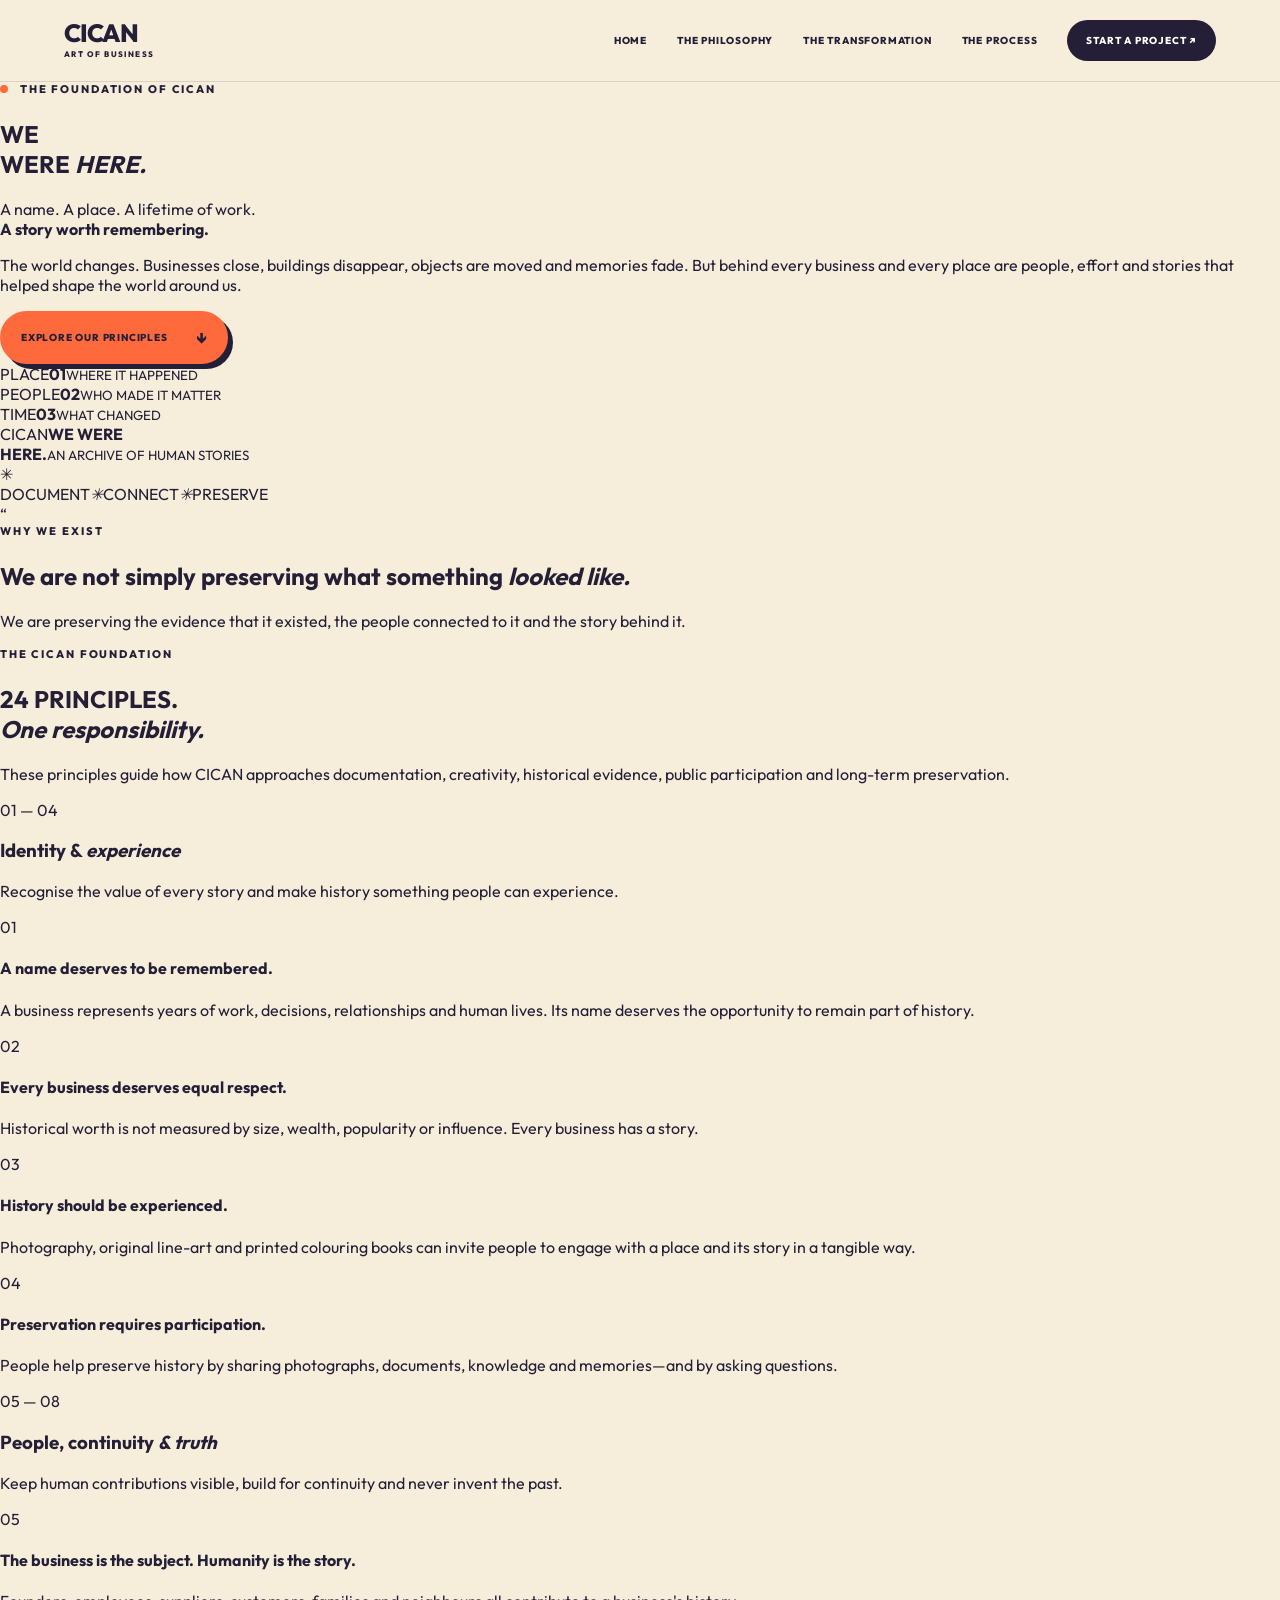
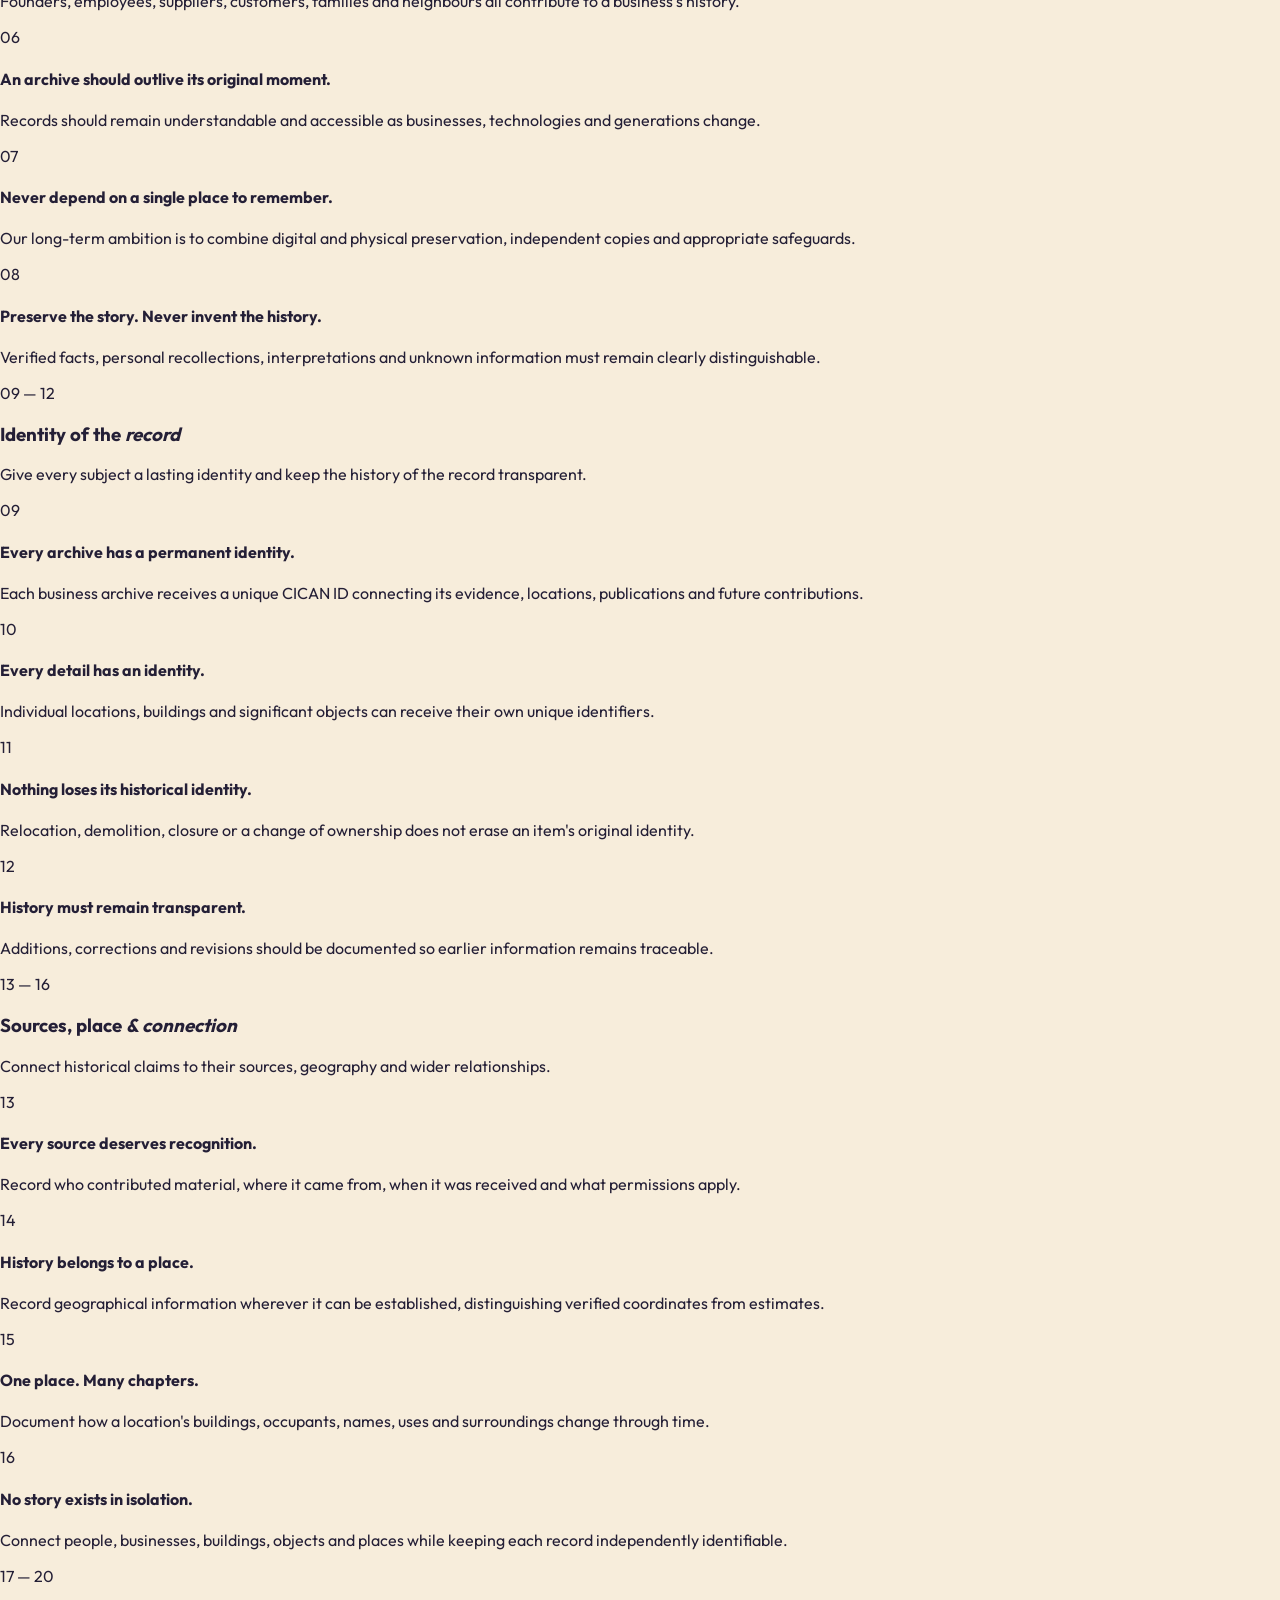
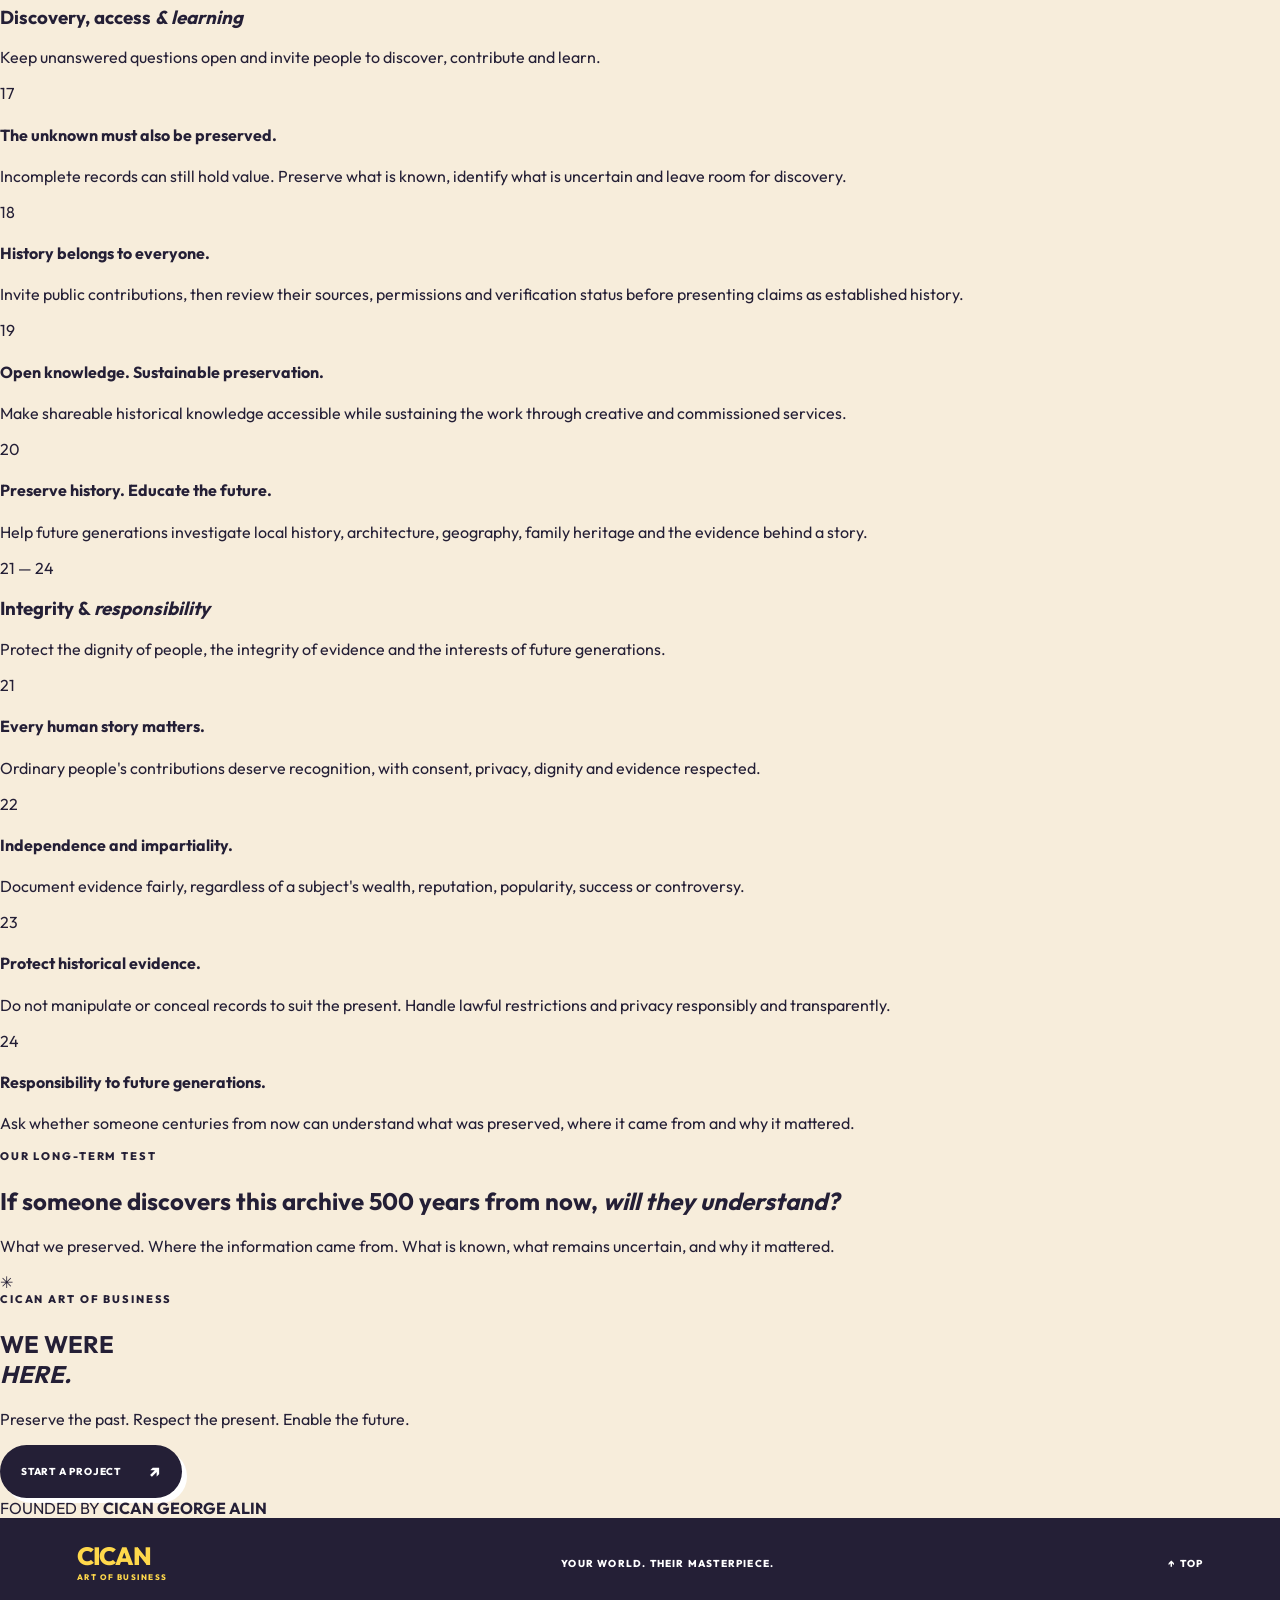
==== philosophy.html @ a058552a "Add CICAN philosophy page" ====
<!doctype html>
<html lang="en">
<head>
<meta charset="utf-8">
<meta name="viewport" content="width=device-width,initial-scale=1">
<meta name="theme-color" content="#f7eddb">
<meta name="description" content="Discover the CICAN ART OF BUSINESS philosophy: documenting, connecting and preserving the identity and history of businesses, places, objects and people.">
<meta name="author" content="CICAN GEORGE ALIN">
<link rel="canonical" href="https://cicangeorgealin.github.io/cican-art-of-business/philosophy.html">
<link rel="icon" type="image/svg+xml" href="assets/images/favicon.svg">
<link rel="preconnect" href="https://fonts.googleapis.com">
<link rel="preconnect" href="https://fonts.gstatic.com" crossorigin>
<link href="https://fonts.googleapis.com/css2?family=DM+Serif+Display:ital@0;1&family=Outfit:wght@400;500;600;700;800;900&display=swap" rel="stylesheet">
<link rel="stylesheet" href="assets/css/style.css">
<link rel="stylesheet" href="assets/css/philosophy.css">
<meta property="og:title" content="The Philosophy — CICAN ART OF BUSINESS">
<meta property="og:description" content="We were here. A name, a place, a lifetime of work, a story worth remembering.">
<meta property="og:url" content="https://cicangeorgealin.github.io/cican-art-of-business/philosophy.html">
<title>The Philosophy — CICAN ART OF BUSINESS</title>
</head>
<body class="philosophy-page">
<header class="topbar">
<a class="brand" href="index.html">CICAN<span>ART OF BUSINESS</span></a>
<nav aria-label="Main navigation">
<a href="index.html">HOME</a>
<a href="philosophy.html" aria-current="page">THE PHILOSOPHY</a>
<a href="index.html#transformation">THE TRANSFORMATION</a>
<a href="index.html#steps">THE PROCESS</a>
<a class="nav-cta" href="index.html#contact">START A PROJECT ↗</a>
</nav>
<button class="menu" aria-label="Toggle navigation" aria-expanded="false">☰</button>
</header>

<main id="top">
<section class="philo-hero">
<div class="philo-hero-copy">
<p class="kicker"><span></span> THE FOUNDATION OF CICAN</p>
<h1>WE<br>WERE <i>HERE.</i></h1>
<p class="philo-lede">A name. A place. A lifetime of work.<br><strong>A story worth remembering.</strong></p>
<p class="philo-intro">The world changes. Businesses close, buildings disappear, objects are moved and memories fade. But behind every business and every place are people, effort and stories that helped shape the world around us.</p>
<a class="pill" href="#principles">EXPLORE OUR PRINCIPLES <span>↓</span></a>
</div>
<div class="philo-hero-art" aria-label="Abstract illustration representing a place, its people and its history">
<div class="orbit orbit-one"></div><div class="orbit orbit-two"></div>
<div class="archive-tile tile-place"><span>PLACE</span><b>01</b><small>WHERE IT HAPPENED</small></div>
<div class="archive-tile tile-people"><span>PEOPLE</span><b>02</b><small>WHO MADE IT MATTER</small></div>
<div class="archive-tile tile-time"><span>TIME</span><b>03</b><small>WHAT CHANGED</small></div>
<div class="archive-core"><span>CICAN</span><b>WE WERE<br>HERE.</b><small>AN ARCHIVE OF HUMAN STORIES</small></div>
<div class="philo-star">✳</div>
</div>
<div class="hero-bottom-note"><span>DOCUMENT</span><i>✳</i><span>CONNECT</span><i>✳</i><span>PRESERVE</span></div>
</section>

<section class="philo-statement">
<div class="statement-mark">“</div>
<div>
<p class="kicker">WHY WE EXIST</p>
<h2>We are not simply preserving what something <i>looked like.</i></h2>
<p>We are preserving the evidence that it existed, the people connected to it and the story behind it.</p>
</div>
</section>

<section class="principles-intro" id="principles">
<div>
<p class="kicker">THE CICAN FOUNDATION</p>
<h2>24 PRINCIPLES.<br><i>One responsibility.</i></h2>
</div>
<p>These principles guide how CICAN approaches documentation, creativity, historical evidence, public participation and long-term preservation.</p>
</section>

<section class="principle-groups" aria-label="The 24 founding principles">
<div class="principle-group group-identity">
<div class="group-heading"><span>01 — 04</span><h3>Identity &amp; <i>experience</i></h3><p>Recognise the value of every story and make history something people can experience.</p></div>
<div class="principle-grid">
<article class="principle-card"><span>01</span><h4>A name deserves to be remembered.</h4><p>A business represents years of work, decisions, relationships and human lives. Its name deserves the opportunity to remain part of history.</p></article>
<article class="principle-card"><span>02</span><h4>Every business deserves equal respect.</h4><p>Historical worth is not measured by size, wealth, popularity or influence. Every business has a story.</p></article>
<article class="principle-card"><span>03</span><h4>History should be experienced.</h4><p>Photography, original line-art and printed colouring books can invite people to engage with a place and its story in a tangible way.</p></article>
<article class="principle-card"><span>04</span><h4>Preservation requires participation.</h4><p>People help preserve history by sharing photographs, documents, knowledge and memories—and by asking questions.</p></article>
</div>
</div>

<div class="principle-group group-humanity">
<div class="group-heading"><span>05 — 08</span><h3>People, continuity <i>&amp; truth</i></h3><p>Keep human contributions visible, build for continuity and never invent the past.</p></div>
<div class="principle-grid">
<article class="principle-card"><span>05</span><h4>The business is the subject. Humanity is the story.</h4><p>Founders, employees, suppliers, customers, families and neighbours all contribute to a business's history.</p></article>
<article class="principle-card"><span>06</span><h4>An archive should outlive its original moment.</h4><p>Records should remain understandable and accessible as businesses, technologies and generations change.</p></article>
<article class="principle-card"><span>07</span><h4>Never depend on a single place to remember.</h4><p>Our long-term ambition is to combine digital and physical preservation, independent copies and appropriate safeguards.</p></article>
<article class="principle-card"><span>08</span><h4>Preserve the story. Never invent the history.</h4><p>Verified facts, personal recollections, interpretations and unknown information must remain clearly distinguishable.</p></article>
</div>
</div>

<div class="principle-group group-records">
<div class="group-heading"><span>09 — 12</span><h3>Identity of the <i>record</i></h3><p>Give every subject a lasting identity and keep the history of the record transparent.</p></div>
<div class="principle-grid">
<article class="principle-card"><span>09</span><h4>Every archive has a permanent identity.</h4><p>Each business archive receives a unique CICAN ID connecting its evidence, locations, publications and future contributions.</p></article>
<article class="principle-card"><span>10</span><h4>Every detail has an identity.</h4><p>Individual locations, buildings and significant objects can receive their own unique identifiers.</p></article>
<article class="principle-card"><span>11</span><h4>Nothing loses its historical identity.</h4><p>Relocation, demolition, closure or a change of ownership does not erase an item's original identity.</p></article>
<article class="principle-card"><span>12</span><h4>History must remain transparent.</h4><p>Additions, corrections and revisions should be documented so earlier information remains traceable.</p></article>
</div>
</div>

<div class="principle-group group-place">
<div class="group-heading"><span>13 — 16</span><h3>Sources, place <i>&amp; connection</i></h3><p>Connect historical claims to their sources, geography and wider relationships.</p></div>
<div class="principle-grid">
<article class="principle-card"><span>13</span><h4>Every source deserves recognition.</h4><p>Record who contributed material, where it came from, when it was received and what permissions apply.</p></article>
<article class="principle-card"><span>14</span><h4>History belongs to a place.</h4><p>Record geographical information wherever it can be established, distinguishing verified coordinates from estimates.</p></article>
<article class="principle-card"><span>15</span><h4>One place. Many chapters.</h4><p>Document how a location's buildings, occupants, names, uses and surroundings change through time.</p></article>
<article class="principle-card"><span>16</span><h4>No story exists in isolation.</h4><p>Connect people, businesses, buildings, objects and places while keeping each record independently identifiable.</p></article>
</div>
</div>

<div class="principle-group group-discovery">
<div class="group-heading"><span>17 — 20</span><h3>Discovery, access <i>&amp; learning</i></h3><p>Keep unanswered questions open and invite people to discover, contribute and learn.</p></div>
<div class="principle-grid">
<article class="principle-card"><span>17</span><h4>The unknown must also be preserved.</h4><p>Incomplete records can still hold value. Preserve what is known, identify what is uncertain and leave room for discovery.</p></article>
<article class="principle-card"><span>18</span><h4>History belongs to everyone.</h4><p>Invite public contributions, then review their sources, permissions and verification status before presenting claims as established history.</p></article>
<article class="principle-card"><span>19</span><h4>Open knowledge. Sustainable preservation.</h4><p>Make shareable historical knowledge accessible while sustaining the work through creative and commissioned services.</p></article>
<article class="principle-card"><span>20</span><h4>Preserve history. Educate the future.</h4><p>Help future generations investigate local history, architecture, geography, family heritage and the evidence behind a story.</p></article>
</div>
</div>

<div class="principle-group group-responsibility">
<div class="group-heading"><span>21 — 24</span><h3>Integrity &amp; <i>responsibility</i></h3><p>Protect the dignity of people, the integrity of evidence and the interests of future generations.</p></div>
<div class="principle-grid">
<article class="principle-card"><span>21</span><h4>Every human story matters.</h4><p>Ordinary people's contributions deserve recognition, with consent, privacy, dignity and evidence respected.</p></article>
<article class="principle-card"><span>22</span><h4>Independence and impartiality.</h4><p>Document evidence fairly, regardless of a subject's wealth, reputation, popularity, success or controversy.</p></article>
<article class="principle-card"><span>23</span><h4>Protect historical evidence.</h4><p>Do not manipulate or conceal records to suit the present. Handle lawful restrictions and privacy responsibly and transparently.</p></article>
<article class="principle-card"><span>24</span><h4>Responsibility to future generations.</h4><p>Ask whether someone centuries from now can understand what was preserved, where it came from and why it mattered.</p></article>
</div>
</div>
</section>

<section class="future-question">
<p class="kicker">OUR LONG-TERM TEST</p>
<h2>If someone discovers this archive 500 years from now, <i>will they understand?</i></h2>
<p>What we preserved. Where the information came from. What is known, what remains uncertain, and why it mattered.</p>
</section>

<section class="philo-close">
<div class="close-decoration">✳</div>
<p class="kicker">CICAN ART OF BUSINESS</p>
<h2>WE WERE<br><i>HERE.</i></h2>
<p>Preserve the past. Respect the present. Enable the future.</p>
<a class="pill dark" href="index.html#contact">START A PROJECT <span>↗</span></a>
<div class="founder-line">FOUNDED BY <strong>CICAN GEORGE ALIN</strong></div>
</section>
</main>

<footer>
<a class="brand" href="index.html">CICAN<span>ART OF BUSINESS</span></a>
<span>YOUR WORLD. THEIR MASTERPIECE.</span>
<a href="#top">↑ TOP</a>
</footer>
<script src="assets/js/main.js" defer></script>
</body>
</html>
---- assets/css/style.css ----
:root{--ink:#241f36;--paper:#f7eddb;--orange:#ff6a3d;--pink:#f5a9bd;--yellow:#ffd84b;--blue:#4f55d9;--mint:#b9e6d2;--serif:'DM Serif Display',Georgia,serif;--sans:Outfit,Arial,sans-serif}*{box-sizing:border-box}html{scroll-behavior:smooth}body{margin:0;background:var(--paper);color:var(--ink);font-family:var(--sans)}a{color:inherit;text-decoration:none}.topbar{height:82px;padding:0 5vw;display:flex;align-items:center;justify-content:space-between;border-bottom:1px solid #241f3622;position:sticky;top:0;background:#f7eddbed;backdrop-filter:blur(12px);z-index:10}.brand{font-size:25px;letter-spacing:-.05em;font-weight:800;line-height:.8}.brand span{display:block;font-size:8px;letter-spacing:.18em;margin-top:8px}.topbar nav{display:flex;align-items:center;gap:30px;font-size:10px;font-weight:800;letter-spacing:.08em}.nav-cta{background:var(--ink);color:white;padding:14px 19px;border-radius:40px}.menu{display:none;border:0;background:none;font-size:23px}.hero{min-height:660px;padding:70px 8vw 78px;display:grid;grid-template-columns:1fr 1fr;align-items:center;gap:5vw;overflow:hidden} .kicker{font-size:11px;letter-spacing:.17em;font-weight:800;margin:0 0 23px}.kicker span{display:inline-block;width:8px;height:8px;border-radius:50%;background:var(--orange);margin-right:8px}.hero h1{font-size:clamp(62px,8vw,112px);line-height:.82;letter-spacing:-.055em;margin:0 0 30px;font-weight:800}.hero h1 i,.section h2 i,.closing h2 i{font-family:var(--serif);font-weight:400;color:var(--orange);letter-spacing:-.035em}.hero-sub{font-size:17px;line-height:1.6;margin:0 0 28px}.hero-sub b{font-weight:800}.pill{display:inline-flex;align-items:center;gap:28px;background:var(--orange);color:var(--ink);border-radius:50px;padding:16px 21px;font-size:10px;font-weight:800;letter-spacing:.08em;box-shadow:5px 5px 0 var(--ink);transition:.2s}.pill:hover{transform:translate(3px,3px);box-shadow:2px 2px 0 var(--ink)}.pill span{font-size:17px} .founder{font-size:10px;letter-spacing:.13em;margin-top:42px;color:#777184}.founder b{color:var(--ink)}.hero-art{height:500px;position:relative;display:flex;justify-content:center;align-items:center;background:var(--yellow);border-radius:46% 54% 55% 45%/45% 43% 57% 55%;transform:rotate(2deg)}.book{width:270px;height:390px;background:#fffdf6;border:2px solid var(--ink);box-shadow:18px 18px 0 var(--blue),0 25px 35px #241f3628;transform:rotate(-7deg);padding:19px;display:flex;align-items:center;flex-direction:column;text-align:center} .book-small{font-size:10px;font-weight:800;letter-spacing:.14em}.book svg{width:100%;height:185px;margin:12px 0}.book-title{font-size:30px;line-height:.8;font-weight:800;letter-spacing:-.04em}.book-title i{font-family:var(--serif);font-size:39px;color:var(--orange);font-weight:400} .book-tag{margin-top:auto;font-size:9px;font-weight:800;letter-spacing:.14em;background:var(--mint);padding:8px 13px;border-radius:20px}.burst{position:absolute;top:28px;right:1%;background:var(--pink);border:1px solid var(--ink);border-radius:50%;width:98px;height:98px;display:grid;place-content:center;text-align:center;font-size:10px;line-height:1.4;font-weight:800;transform:rotate(10deg);z-index:2}.scribble{position:absolute;bottom:30px;left:8%;font-size:65px;color:var(--orange)}.pencil{position:absolute;width:10px;height:145px;border:2px solid var(--ink);border-radius:5px 5px 2px 2px;bottom:30px}.pencil:before{content:'';position:absolute;top:-12px;left:-2px;border-left:5px solid transparent;border-right:5px solid transparent;border-bottom:12px solid var(--ink)}.pencil-one{right:13%;background:var(--pink);transform:rotate(24deg)}.pencil-two{right:8%;background:var(--blue);transform:rotate(35deg);height:120px}.pencil-three{right:19%;background:var(--mint);transform:rotate(14deg);height:105px}.marquee{background:var(--blue);color:white;overflow:hidden;padding:17px 0;white-space:nowrap;font-size:12px;letter-spacing:.2em;font-weight:800}.marquee div{word-spacing:16px}.marquee b{color:var(--yellow);padding:0 15px}.section{padding:105px 8vw}.transform{background:#fffaf1}.section-top{display:grid;grid-template-columns:1fr auto;align-items:end;margin-bottom:42px}.section-top .kicker{grid-column:1/-1;color:var(--blue)}.section h2,.closing h2{font-size:clamp(54px,7.2vw,90px);line-height:.84;letter-spacing:-.05em;margin:0} .section-top .tiny-note{font-size:11px;letter-spacing:.13em;font-weight:800;align-self:end}.compare{display:grid;grid-template-columns:1fr 1fr;gap:24px;position:relative}.compare-card{margin:0;background:#f0e7d8;padding:12px;border-radius:9px}.compare-card.line{background:var(--mint)}.photo-illustration,.line-illustration{height:clamp(280px,48vw,580px);overflow:hidden;background:#d5e1df}.photo-illustration svg,.line-illustration svg{width:100%;height:100%;display:block}.line-illustration{background:#fff}.compare-card figcaption{display:flex;align-items:center;gap:12px;padding:15px 7px 5px;font-size:11px;letter-spacing:.12em;font-weight:800}.compare-card figcaption b{background:var(--ink);color:white;padding:8px 10px;border-radius:50%}.line figcaption b{background:var(--blue)}.swap{position:absolute;left:50%;top:45%;transform:translate(-50%,-50%);width:48px;height:48px;border-radius:50%;background:var(--orange);border:2px solid var(--ink);display:grid;place-items:center;font-size:25px;z-index:2} .caption-centre{text-align:center;font-size:11px;font-weight:800;letter-spacing:.14em;margin:30px 0 0}.book-section{display:grid;grid-template-columns:1fr 1fr;align-items:center;gap:10vw;background:var(--pink);min-height:560px}.book-display{position:relative;min-height:380px;display:grid;place-items:center}.book-3d{width:255px;height:350px;perspective:800px;filter:drop-shadow(23px 18px 0 var(--blue))}.book-cover{height:100%;background:var(--ink);color:white;padding:22px;display:flex;flex-direction:column;align-items:center;text-align:center;transform:rotateY(-12deg) rotateZ(-4deg);border-left:12px solid #423b60;box-shadow:inset 7px 0 #ffffff20} .book-cover>span,.book-cover small{font-size:10px;letter-spacing:.16em;font-weight:800}.cover-sketch{font-size:37px;line-height:.83;letter-spacing:-.04em;font-weight:800;margin-top:25px}.cover-sketch i{font-family:var(--serif);font-size:48px;color:var(--yellow);font-weight:400}.book-cover svg{width:100%;height:120px;margin:auto 0 10px}.floating-sticker{position:absolute;right:4%;top:10%;width:92px;height:92px;border-radius:50%;background:var(--yellow);border:1px solid var(--ink);display:grid;place-content:center;text-align:center;font-size:10px;font-weight:800;line-height:1.3;transform:rotate(12deg)}.book-copy h2{font-size:clamp(55px,7vw,86px);line-height:.85;letter-spacing:-.05em;margin:0}.book-copy>p:not(.kicker){max-width:320px;font-size:15px;line-height:1.7;margin:24px 0}.icon-row{display:flex;gap:24px;margin-top:30px}.icon-row span{font-size:28px;display:flex;flex-direction:column;gap:8px} .icon-row small{font-size:9px;font-weight:800;letter-spacing:.1em}.steps{background:var(--yellow);text-align:center}.steps .kicker{margin-bottom:38px}.step-strip{display:flex;justify-content:center;align-items:center;gap:clamp(18px,5vw,75px)}.step-strip>div{display:flex;align-items:center;gap:13px}.step-strip b{font-size:10px;color:var(--orange)}.step-icon{font-size:34px}.step-strip strong{font-size:11px;letter-spacing:.1em}.step-strip>i{font-style:normal;font-size:24px;color:var(--blue)}.closing{background:var(--orange);padding:100px 8vw;text-align:center;position:relative;overflow:hidden}.closing .kicker{margin-bottom:25px}.closing h2{font-size:clamp(65px,10vw,125px);margin-bottom:35px}.closing h2 i{color:white}.dark{background:var(--ink);color:white;box-shadow:5px 5px 0 white} .signature{font-size:10px;font-weight:800;letter-spacing:.16em;margin:42px 0 0}.closing-star{position:absolute;right:7%;top:5%;font-size:140px;color:#ffffff24}footer{background:var(--ink);color:white;padding:28px 6vw;display:flex;align-items:center;justify-content:space-between}footer .brand{color:var(--yellow)}footer>span,footer>a:last-child{font-size:10px;letter-spacing:.12em;font-weight:800}
@media(max-width:760px){.kicker{font-size:10px}.compare-card figcaption{font-size:9px}.icon-row small{font-size:8px}.topbar{height:68px;padding:0 20px}.topbar nav{display:none;position:absolute;top:68px;left:0;right:0;padding:20px;background:var(--paper);flex-direction:column;align-items:stretch}.topbar nav.open{display:flex}.menu{display:block}.hero{grid-template-columns:1fr;padding:60px 7vw 65px;gap:35px}.hero h1{font-size:clamp(61px,14vw,95px)}.hero-art{height:420px;margin:0 2vw}.book{height:340px;width:235px}.book svg{height:145px}.section{padding:75px 6vw}.section-top{display:block}.section-top .tiny-note{margin-top:25px}.compare{gap:9px}.compare-card{padding:6px}.photo-illustration,.line-illustration{height:320px}.compare-card figcaption{font-size:7px;gap:6px}.swap{width:34px;height:34px;font-size:18px}.book-section{grid-template-columns:1fr;gap:15px;padding-top:65px;padding-bottom:75px}.book-display{min-height:330px}.book-3d{width:220px;height:305px}.book-copy{text-align:center}.book-copy>p:not(.kicker){margin:20px auto}.icon-row{justify-content:center}.step-strip{gap:10px}.step-strip>div{flex-direction:column;gap:5px}.step-strip strong{font-size:8px}.step-strip>i{font-size:16px}footer{padding:24px 6vw;gap:15px;flex-wrap:wrap}footer>span{order:3;width:100%}}@media(max-width:390px){.compare{grid-template-columns:1fr}.photo-illustration,.line-illustration{height:420px}.swap{top:50%;left:50%;transform:translate(-50%,-50%) rotate(90deg)}.step-strip{gap:7px}.step-strip strong{font-size:7px}.step-icon{font-size:27px}}@media(prefers-reduced-motion:reduce){html{scroll-behavior:auto}*{transition:none!important}}

/* Alignment pass: consistent grids, baselines, image frames and mobile rhythm */
:root{--content-max:1320px}
.topbar{padding-left:max(5vw,calc((100vw - var(--content-max))/2));padding-right:max(5vw,calc((100vw - var(--content-max))/2))}
.hero{max-width:1600px;margin-inline:auto;grid-template-columns:minmax(0,1fr) minmax(0,1fr);column-gap:clamp(36px,6vw,96px)}
.hero-copy{max-width:590px;justify-self:start}
.hero h1{max-width:9ch;text-wrap:balance}
.hero-sub{max-width:34ch}
.hero-art{width:100%;max-width:590px;justify-self:center}
.section{padding-left:max(6vw,calc((100vw - var(--content-max))/2));padding-right:max(6vw,calc((100vw - var(--content-max))/2))}
.section-top{max-width:var(--content-max);margin-left:auto;margin-right:auto}
.compare{max-width:var(--content-max);margin-inline:auto;align-items:stretch}
.compare-card{min-width:0;display:flex;flex-direction:column}
.photo-illustration,.line-illustration{aspect-ratio:1/1; height:auto; min-height:0;display:flex;align-items:center;justify-content:center}
.photo-illustration svg,.line-illustration svg{width:100%;height:100%;object-fit:contain}
.compare-card figcaption{min-height:52px;align-items:center}
.swap{top:50%}
.caption-centre{max-width:var(--content-max);margin:28px auto 0}
.book-section{grid-template-columns:minmax(0,1fr) minmax(0,1fr);column-gap:clamp(42px,8vw,120px)}
.book-display{width:100%;min-width:0}
.book-copy{max-width:500px;justify-self:start}
.book-copy>p:not(.kicker){max-width:34ch}
.steps .step-strip{max-width:900px;margin-inline:auto;justify-content:space-between}
.closing>*{position:relative;z-index:1}
footer{gap:24px}
footer .brand{flex:0 0 auto}
footer>span{text-align:center}
@media(max-width:760px){
 .topbar{padding-inline:20px}
 .hero{grid-template-columns:minmax(0,1fr);padding:54px 7vw 60px;gap:34px}
 .hero-copy{max-width:620px;width:100%;margin-inline:auto}
 .hero-art{width:100%;max-width:520px;margin:0 auto;height:400px}
 .section{padding:70px 6vw}
 .section-top{display:block}
 .compare{gap:12px}
 .photo-illustration,.line-illustration{aspect-ratio:4/5;height:auto}
 .compare-card figcaption{font-size:9px;gap:8px;padding:12px 5px 4px;min-height:48px;letter-spacing:.06em}
 .compare-card figcaption b{flex:0 0 auto;padding:7px 8px}
 .swap{top:50%}
 .book-section{grid-template-columns:minmax(0,1fr);gap:24px}
 .book-display{min-height:320px}
 .book-copy{justify-self:center;width:100%;max-width:520px}
 .step-strip{max-width:520px;margin-inline:auto;justify-content:space-between}
 footer{justify-content:center;text-align:center}
 footer>span{flex:1 0 100%;order:3}
}
@media(max-width:390px){
 .hero-art{height:340px}
 .book{width:210px;height:310px}
 .compare{grid-template-columns:minmax(0,1fr)}
 .photo-illustration,.line-illustration{aspect-ratio:4/3}
 .swap{top:50%;transform:translate(-50%,-50%) rotate(90deg)}
 .step-strip{gap:8px}
 .step-strip>div{min-width:0}
 .step-strip strong{font-size:8px}
}
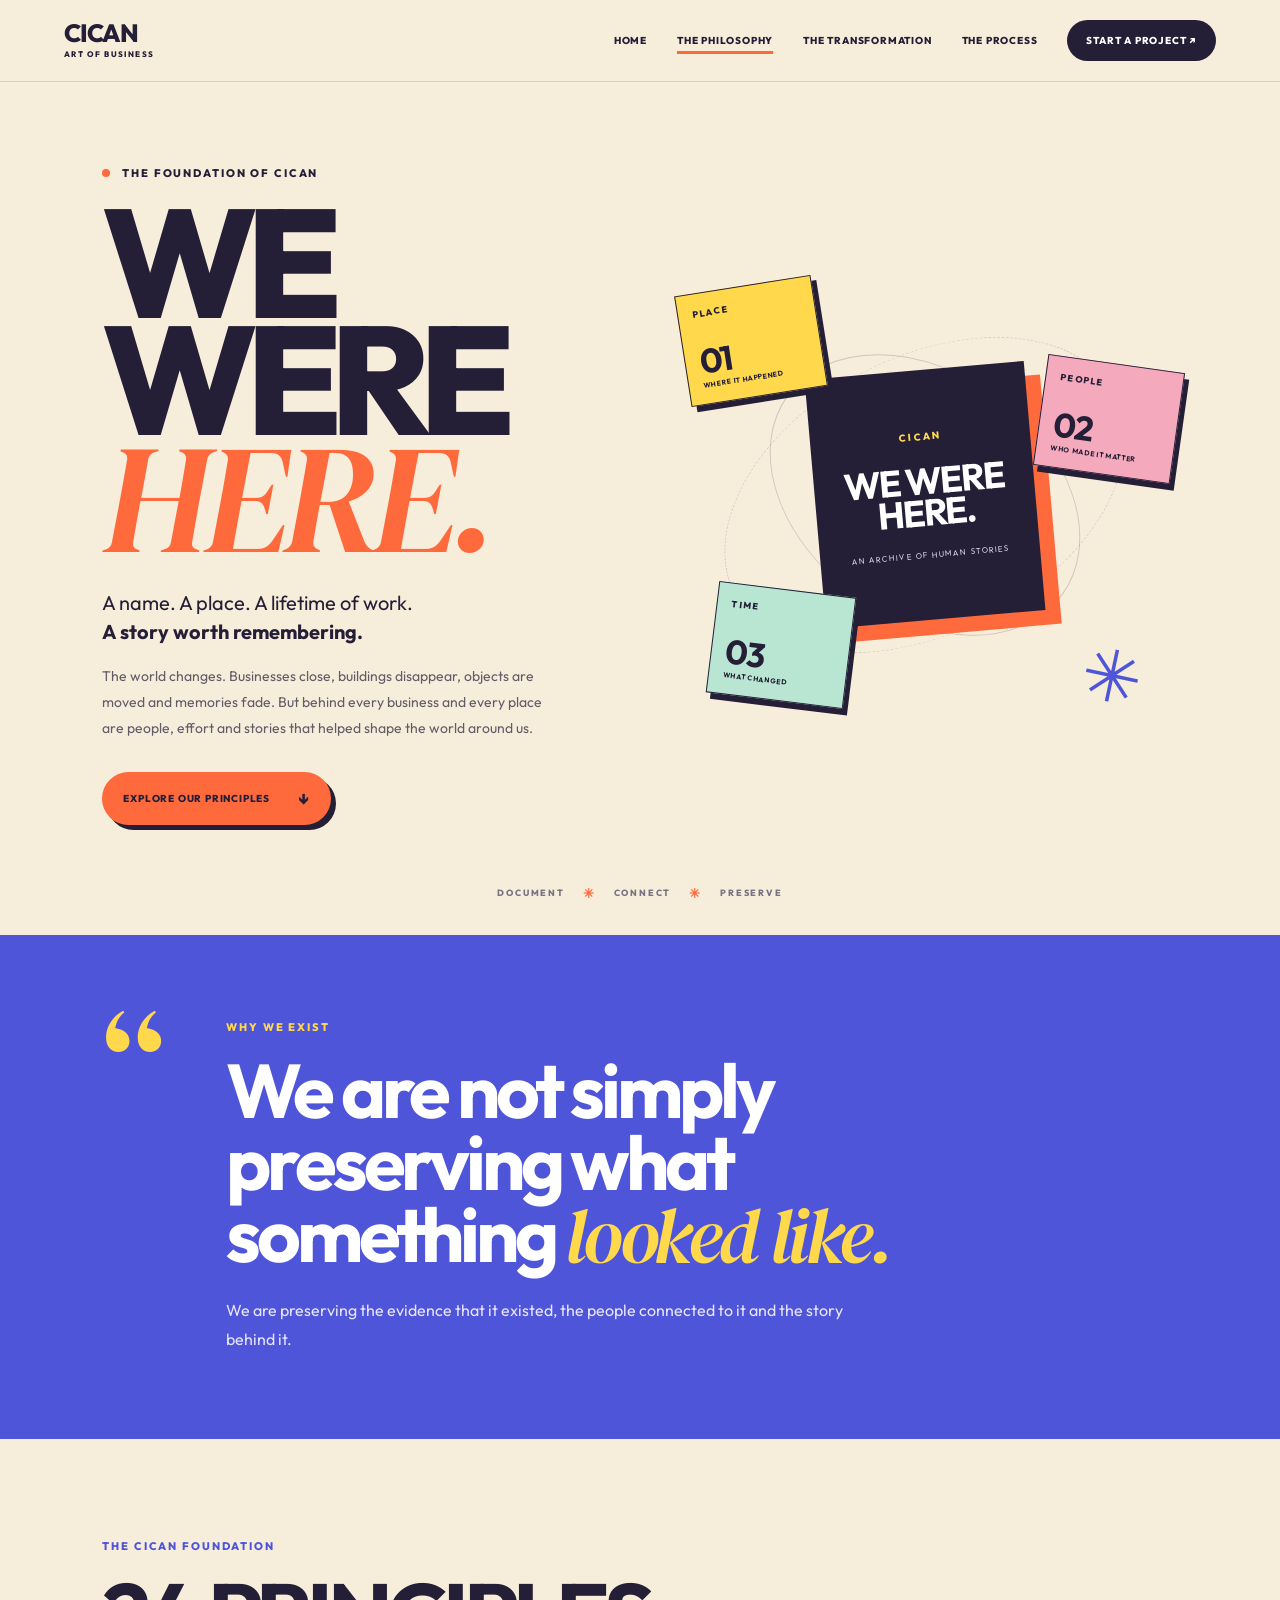
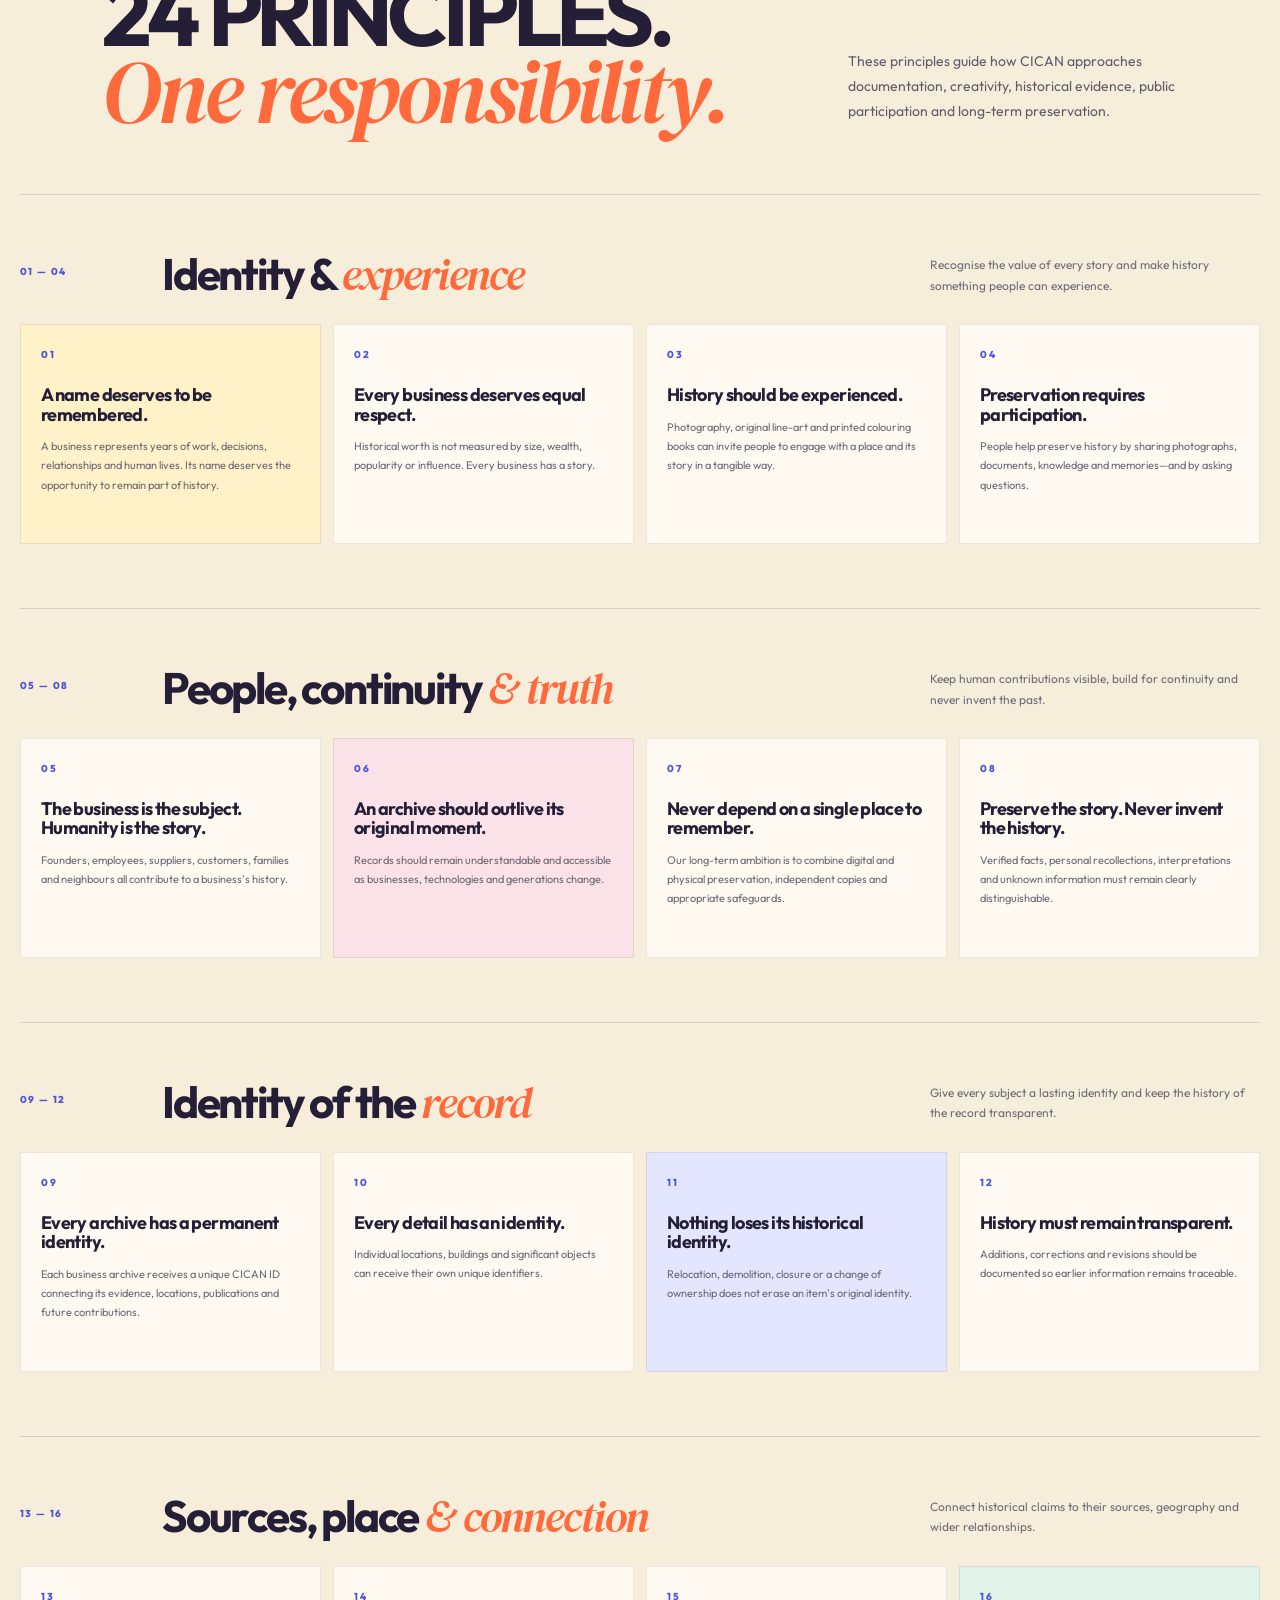
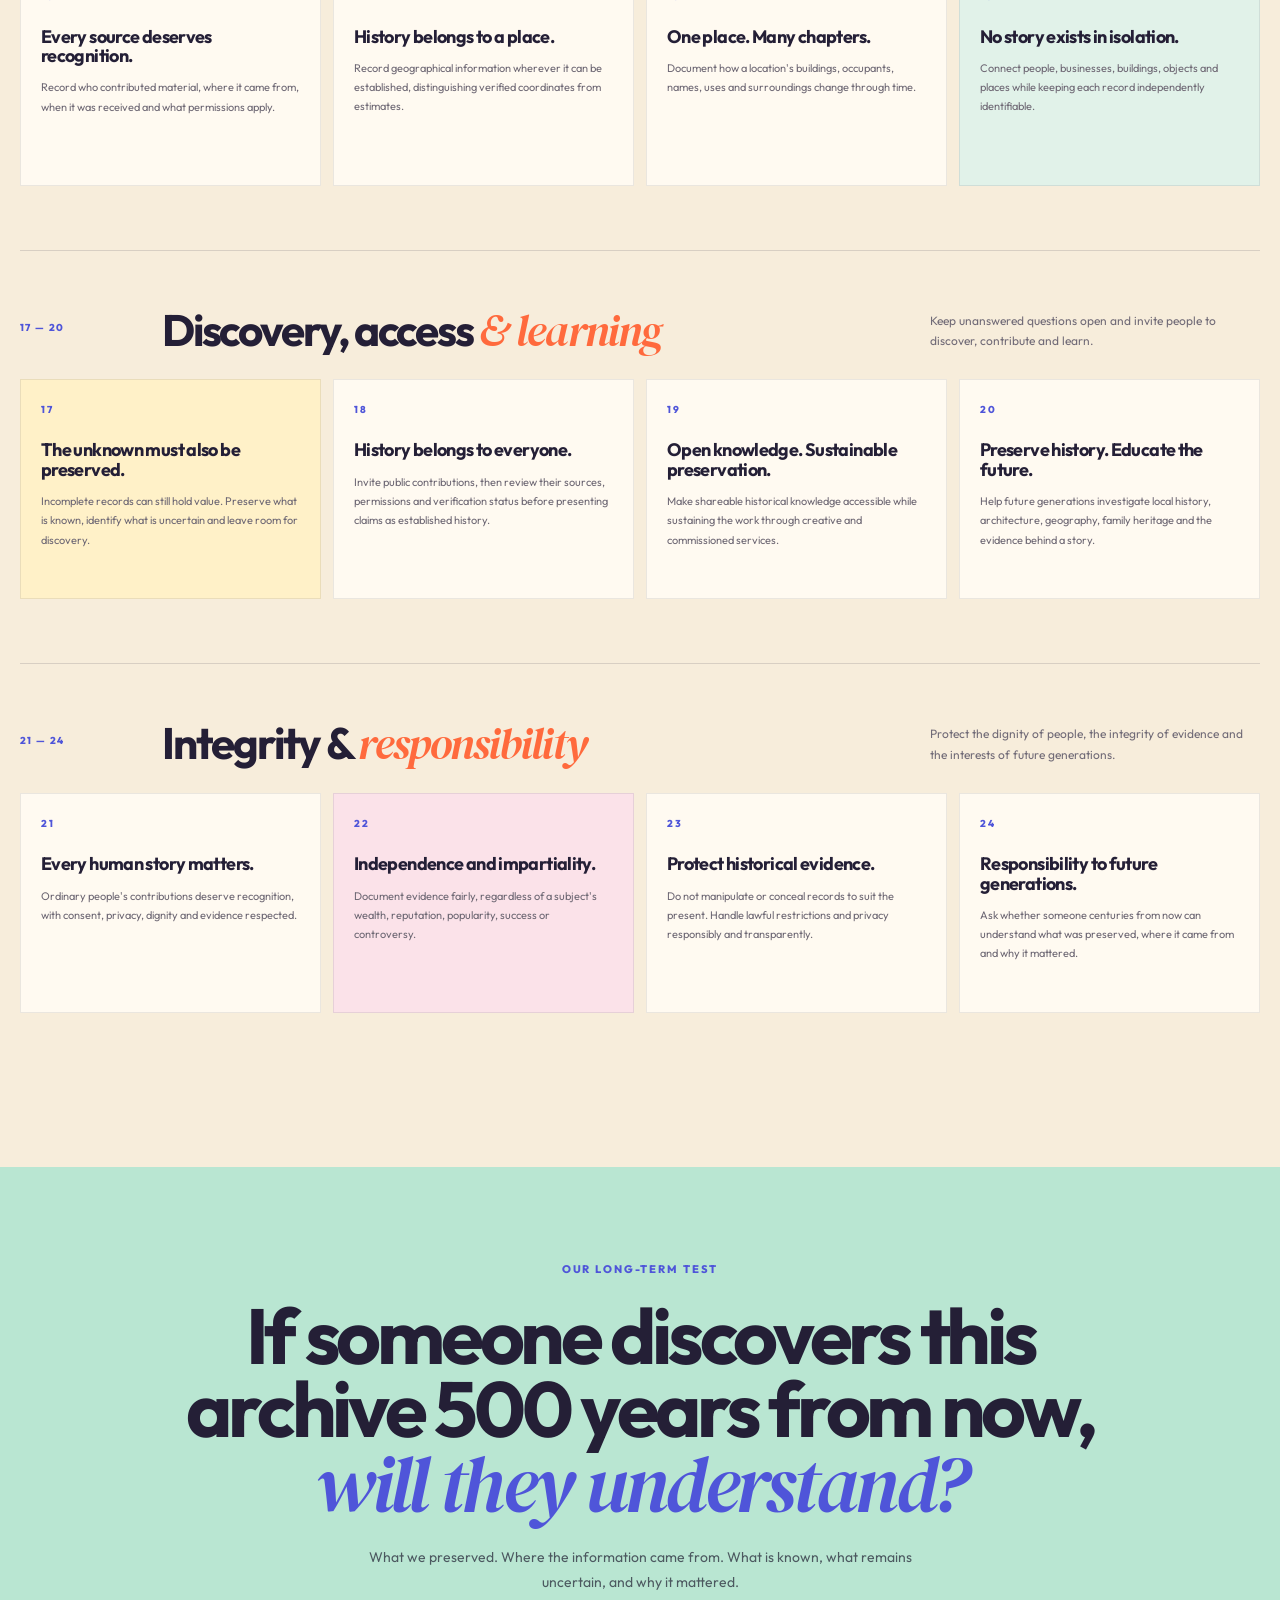
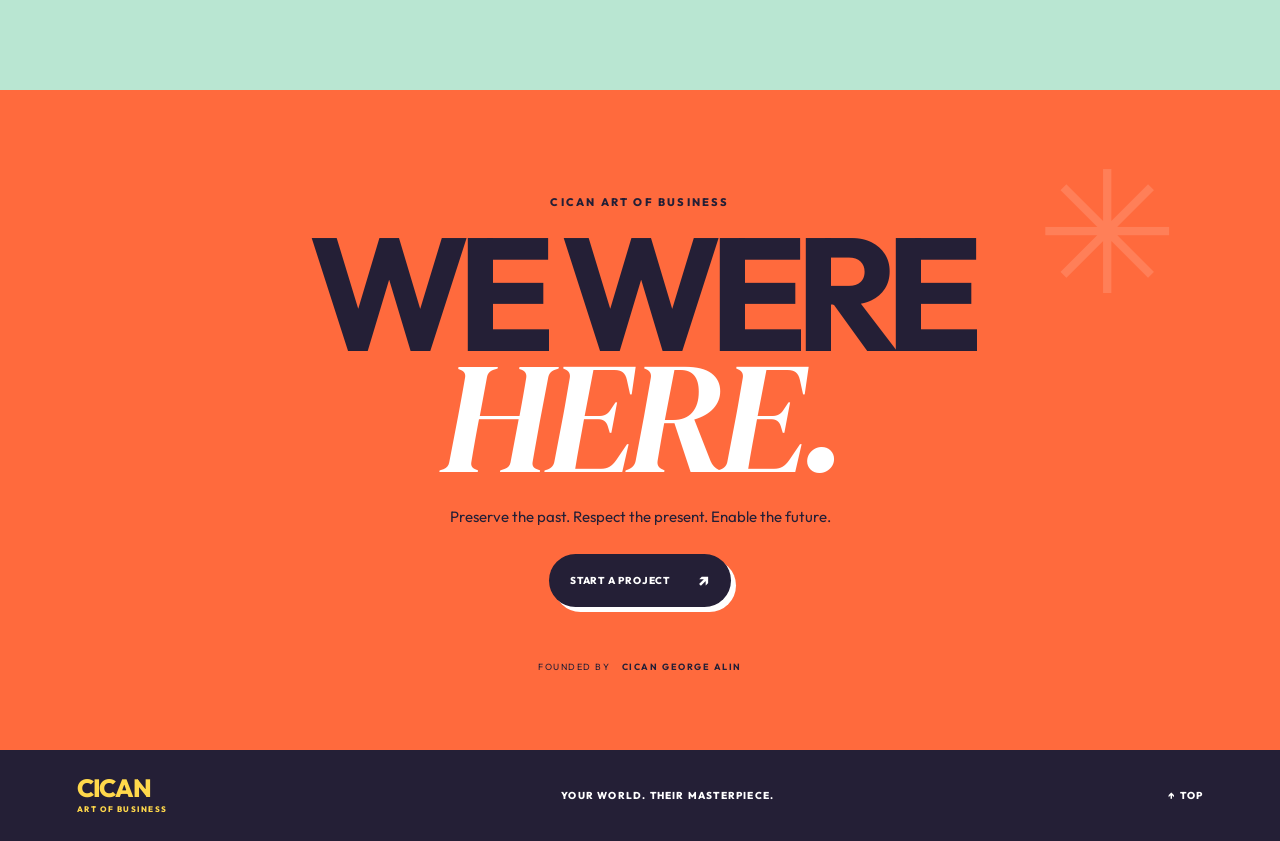
==== commit 3a657840: "Fix philosophy page navigation links" ====
--- a/philosophy.html
+++ b/philosophy.html
@@ -25,7 +25,7 @@
 <a href="index.html">HOME</a>
 <a href="philosophy.html" aria-current="page">THE PHILOSOPHY</a>
 <a href="index.html#transformation">THE TRANSFORMATION</a>
-<a href="index.html#steps">THE PROCESS</a>
+<a href="index.html#process">THE PROCESS</a>
 <a class="nav-cta" href="index.html#contact">START A PROJECT ↗</a>
 </nav>
 <button class="menu" aria-label="Toggle navigation" aria-expanded="false">☰</button>
--- a/assets/css/philosophy.css
+++ b/assets/css/philosophy.css
@@ -0,0 +1,128 @@
+/* Philosophy page — editorial archive layout */
+.philosophy-page{--content:1240px}
+.philosophy-page .topbar nav a[aria-current="page"]{text-decoration:underline;text-decoration-color:var(--orange);text-decoration-thickness:3px;text-underline-offset:7px}
+.philo-hero{position:relative;min-height:690px;max-width:1600px;margin:auto;padding:84px max(8vw,calc((100vw - var(--content))/2)) 110px;display:grid;grid-template-columns:1fr 1fr;align-items:center;gap:5vw;overflow:hidden}
+.philo-hero-copy{position:relative;z-index:2;max-width:590px}
+.philo-hero h1{font-size:clamp(86px,12vw,158px);line-height:.76;letter-spacing:-.075em;margin:0 0 32px;font-weight:800}
+.philo-hero h1 i,.philo-statement h2 i,.principles-intro h2 i,.group-heading h3 i,.future-question h2 i,.philo-close h2 i{font-family:var(--serif);font-weight:400;color:var(--orange);letter-spacing:-.045em}
+.philo-lede{font-size:20px;line-height:1.45;margin:0 0 18px}
+.philo-intro{font-size:14px;line-height:1.85;max-width:440px;color:#625c69;margin:0 0 30px}
+.philo-hero-art{position:relative;min-height:490px;display:grid;place-items:center}
+.orbit{position:absolute;border:1px solid #241f3630;border-radius:50%;width:430px;height:430px}
+.orbit-one{transform:rotate(-28deg) scaleY(.64);border-style:dashed}
+.orbit-two{width:340px;height:340px;transform:rotate(36deg) scaleY(.72)}
+.archive-core{position:relative;z-index:2;width:220px;height:250px;background:var(--ink);color:white;display:flex;flex-direction:column;justify-content:center;align-items:center;text-align:center;box-shadow:15px 15px 0 var(--orange);transform:rotate(-5deg);padding:24px}
+.archive-core span{font-size:10px;letter-spacing:.24em;font-weight:800;color:var(--yellow);margin-bottom:22px}
+.archive-core b{font-size:37px;line-height:.85;letter-spacing:-.05em}
+.archive-core small{font-size:8px;letter-spacing:.14em;margin-top:22px;color:#d8d2e5}
+.archive-tile{position:absolute;z-index:3;width:138px;height:112px;padding:14px;display:flex;flex-direction:column;box-shadow:5px 6px 0 var(--ink);border:1px solid var(--ink)}
+.archive-tile span{font-size:9px;letter-spacing:.15em;font-weight:800}
+.archive-tile b{font-size:34px;line-height:1;margin:auto 0 2px;letter-spacing:-.06em}
+.archive-tile small{font-size:7px;letter-spacing:.1em;font-weight:700}
+.tile-place{background:var(--yellow);top:7%;left:2%;transform:rotate(-9deg)}
+.tile-people{background:var(--pink);right:0;top:23%;transform:rotate(8deg)}
+.tile-time{background:var(--mint);left:8%;bottom:8%;transform:rotate(7deg)}
+.philo-star{position:absolute;right:7%;bottom:4%;font-size:72px;color:var(--blue);transform:rotate(12deg)}
+.hero-bottom-note{position:absolute;bottom:34px;left:8vw;right:8vw;display:flex;justify-content:center;align-items:center;gap:18px;font-size:9px;font-weight:800;letter-spacing:.2em;color:#797283}
+.hero-bottom-note i{font-style:normal;color:var(--orange);font-size:13px}
+.philo-statement{background:var(--blue);color:white;padding:85px max(8vw,calc((100vw - var(--content))/2));display:grid;grid-template-columns:100px minmax(0,760px);gap:24px;align-items:start}
+.statement-mark{font-family:var(--serif);font-size:150px;line-height:.65;color:var(--yellow)}
+.philo-statement .kicker{color:var(--yellow);margin-bottom:20px}
+.philo-statement h2{font-size:clamp(42px,6vw,76px);line-height:.95;letter-spacing:-.055em;margin:0 0 25px}
+.philo-statement h2 i{color:var(--yellow)}
+.philo-statement p:last-child{font-size:16px;line-height:1.8;max-width:650px;color:#e7e5ff;margin:0}
+.principles-intro{padding:100px max(8vw,calc((100vw - var(--content))/2)) 65px;display:flex;align-items:end;justify-content:space-between;gap:40px}
+.principles-intro .kicker{color:var(--blue)}
+.principles-intro h2{font-size:clamp(48px,7vw,88px);line-height:.86;letter-spacing:-.06em;margin:0}
+.principles-intro h2 i{color:var(--orange)}
+.principles-intro>p{max-width:330px;font-size:14px;line-height:1.8;color:#625c69;margin:0 0 5px}
+.principle-groups{max-width:var(--content);margin:auto;padding:0 0 90px}
+.principle-group{padding:58px 0 64px;border-top:1px solid #241f3625}
+.group-heading{display:grid;grid-template-columns:120px 1fr minmax(220px,330px);gap:22px;align-items:start;margin-bottom:28px}
+.group-heading>span{font-size:10px;letter-spacing:.14em;font-weight:800;color:var(--blue);padding-top:12px}
+.group-heading h3{font-size:clamp(28px,3.5vw,44px);line-height:.95;letter-spacing:-.05em;margin:0}
+.group-heading h3 i{color:var(--orange)}
+.group-heading>p{font-size:12px;line-height:1.7;color:#716b77;margin:2px 0 0}
+.principle-grid{display:grid;grid-template-columns:repeat(4,minmax(0,1fr));gap:12px}
+.principle-card{min-height:220px;padding:23px 20px 22px;background:#fffaf1;border:1px solid #241f3618;position:relative;display:flex;flex-direction:column;transition:transform .2s,box-shadow .2s}
+.principle-card:hover{transform:translateY(-4px);box-shadow:5px 6px 0 #241f3618}
+.principle-card>span{font-size:10px;font-weight:800;letter-spacing:.15em;color:var(--blue);margin-bottom:24px}
+.principle-card h4{font-size:18px;line-height:1.08;letter-spacing:-.035em;margin:0 0 13px}
+.principle-card p{font-size:11px;line-height:1.75;color:#6e6874;margin:0}
+.group-identity .principle-card:nth-child(4n+1){background:#fff1c8}
+.group-humanity .principle-card:nth-child(4n+2){background:#fbe2e9}
+.group-records .principle-card:nth-child(4n+3){background:#e4e5ff}
+.group-place .principle-card:nth-child(4n+4){background:#e1f2e9}
+.group-discovery .principle-card:nth-child(4n+1){background:#fff1c8}
+.group-responsibility .principle-card:nth-child(4n+2){background:#fbe2e9}
+.future-question{background:var(--mint);padding:95px max(8vw,calc((100vw - 1000px)/2));text-align:center}
+.future-question .kicker{color:var(--blue)}
+.future-question h2{font-size:clamp(42px,6.5vw,78px);line-height:.94;letter-spacing:-.055em;margin:0 auto 25px;max-width:1000px}
+.future-question h2 i{color:var(--blue)}
+.future-question>p:last-child{font-size:14px;line-height:1.8;max-width:600px;margin:0 auto;color:#4c5960}
+.philo-close{position:relative;overflow:hidden;background:var(--orange);padding:105px 7vw 78px;text-align:center}
+.philo-close>*{position:relative;z-index:1}
+.philo-close .kicker{letter-spacing:.2em}
+.philo-close h2{font-size:clamp(85px,13vw,160px);line-height:.75;letter-spacing:-.075em;margin:0 0 32px}
+.philo-close h2 i{color:white}
+.philo-close>p:not(.kicker){font-size:15px;margin:0 0 28px}
+.philo-close .dark{background:var(--ink);color:white;box-shadow:5px 5px 0 white}
+.founder-line{font-size:9px;letter-spacing:.17em;margin-top:54px}
+.founder-line strong{margin-left:8px}
+.close-decoration{position:absolute!important;z-index:0!important;right:8%;top:5%;font-size:170px;color:#ffffff24}
+.philosophy-page footer{padding-inline:max(6vw,calc((100vw - var(--content))/2))}
+@media(max-width:900px){
+ .philo-hero{padding:70px 7vw 100px;gap:2vw;min-height:620px}
+ .philo-hero-art{min-height:410px}
+ .orbit{width:340px;height:340px}
+ .orbit-two{width:275px;height:275px}
+ .archive-core{width:185px;height:215px}
+ .archive-core b{font-size:31px}
+ .archive-tile{width:118px;height:96px}
+ .principle-groups{padding-inline:6vw}
+ .principle-grid{grid-template-columns:repeat(2,minmax(0,1fr))}
+ .principle-card{min-height:185px}
+ .group-heading{grid-template-columns:80px 1fr}
+ .group-heading>p{grid-column:2}
+}
+@media(max-width:650px){
+ .philo-hero{grid-template-columns:1fr;padding:60px 7vw 90px;gap:12px}
+ .philo-hero h1{font-size:clamp(84px,20vw,132px)}
+ .philo-hero-art{min-height:370px;margin-top:4px}
+ .orbit{width:315px;height:315px}
+ .orbit-two{width:250px;height:250px}
+ .archive-core{width:170px;height:195px}
+ .archive-core b{font-size:29px}
+ .archive-tile{width:108px;height:88px;padding:11px}
+ .tile-place{left:0;top:3%}
+ .tile-people{right:0;top:19%}
+ .tile-time{left:2%;bottom:4%}
+ .hero-bottom-note{left:6vw;right:6vw;bottom:28px;gap:10px;font-size:8px}
+ .philo-statement{padding:65px 7vw;grid-template-columns:42px 1fr;gap:12px}
+ .statement-mark{font-size:80px}
+ .philo-statement h2{font-size:clamp(39px,10vw,58px)}
+ .philo-statement p:last-child{font-size:14px}
+ .principles-intro{padding:75px 7vw 48px;display:block}
+ .principles-intro>p{margin-top:25px}
+ .principle-groups{padding-inline:7vw;padding-bottom:60px}
+ .principle-group{padding:42px 0 48px}
+ .group-heading{grid-template-columns:1fr;gap:12px;margin-bottom:22px}
+ .group-heading>span{padding:0}
+ .group-heading>p{grid-column:auto;max-width:400px}
+ .principle-grid{grid-template-columns:1fr 1fr;gap:9px}
+ .principle-card{padding:17px 14px;min-height:0}
+ .principle-card>span{margin-bottom:18px}
+ .principle-card h4{font-size:16px}
+ .principle-card p{font-size:10px}
+ .future-question{padding:72px 7vw}
+ .future-question h2{font-size:clamp(40px,10vw,60px)}
+ .philo-close{padding:85px 7vw 65px}
+ .philo-close h2{font-size:clamp(85px,20vw,125px)}
+}
+@media(max-width:380px){
+ .principle-grid{grid-template-columns:1fr}
+ .principle-card{padding:20px;min-height:0}
+ .philo-hero-art{transform:scale(.94);transform-origin:center}
+ .hero-bottom-note{gap:7px;font-size:7px}
+}
+@media(prefers-reduced-motion:reduce){.principle-card{transition:none}}
